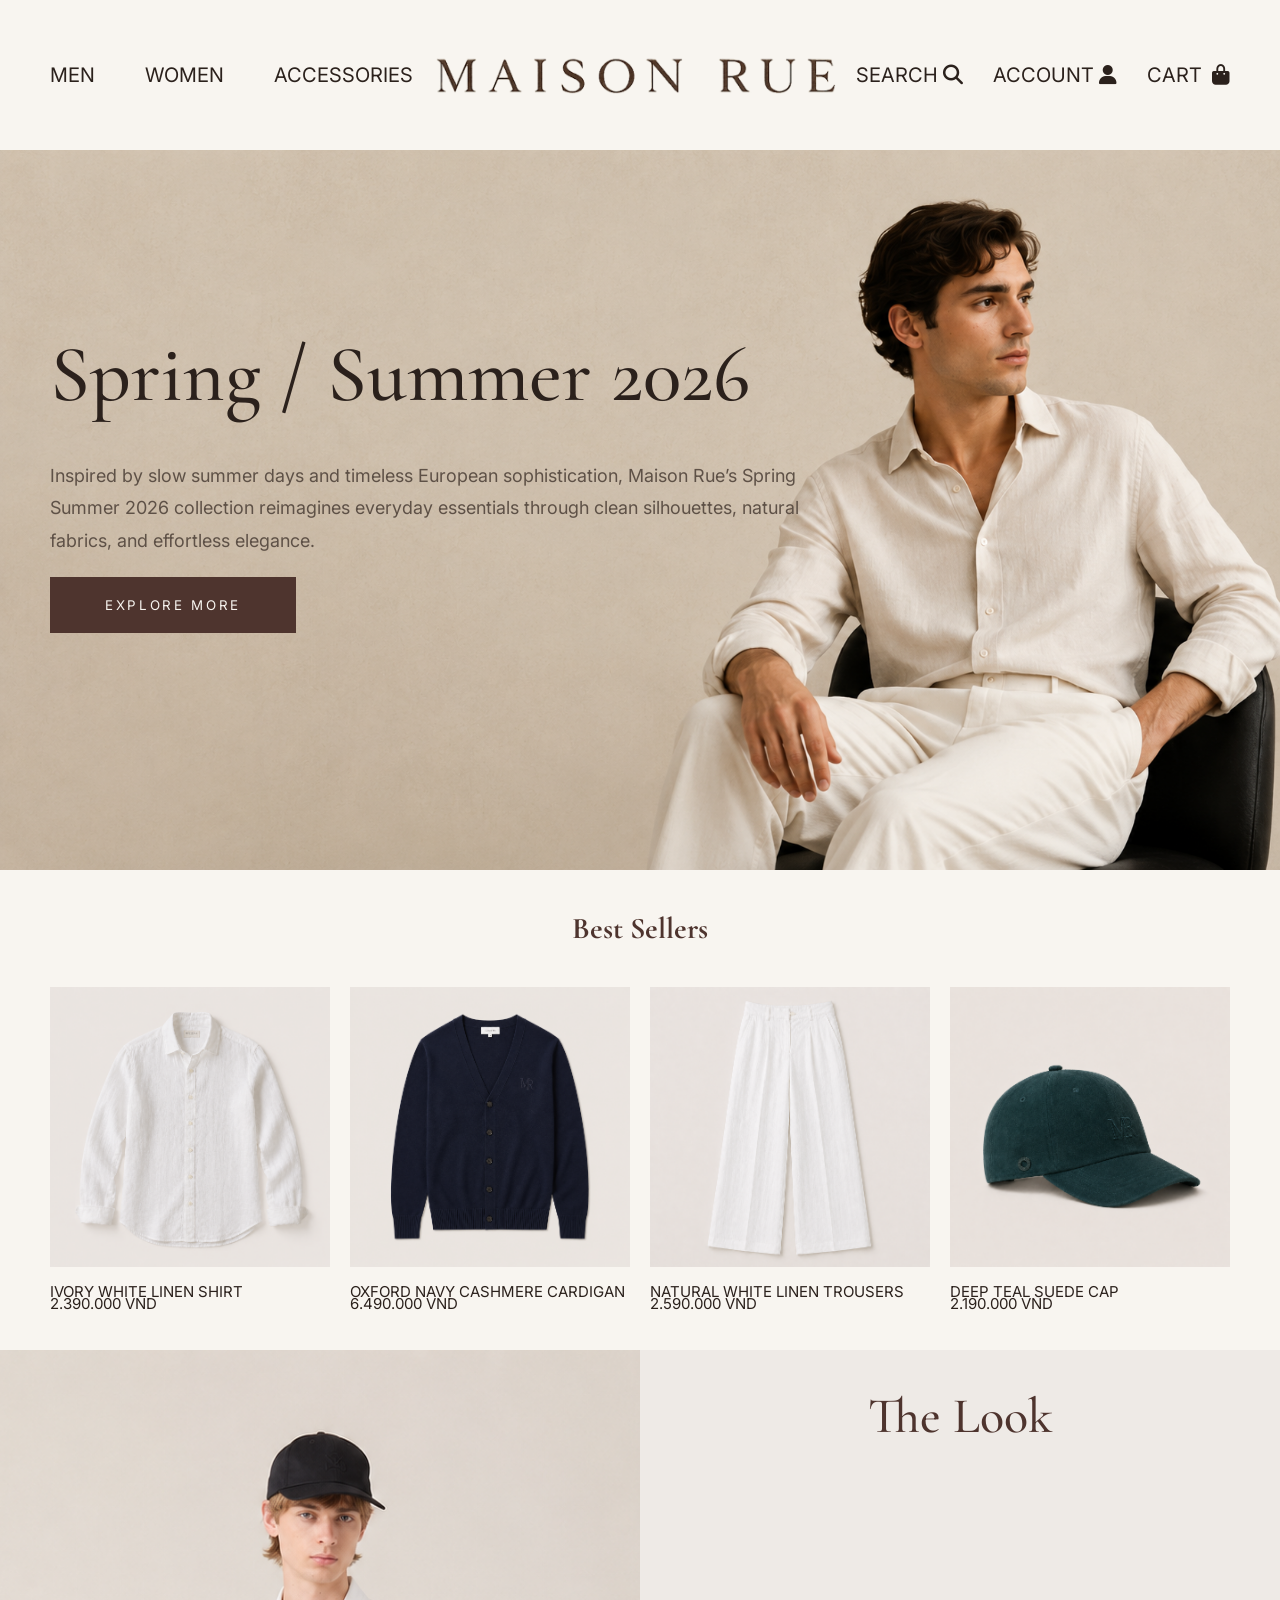
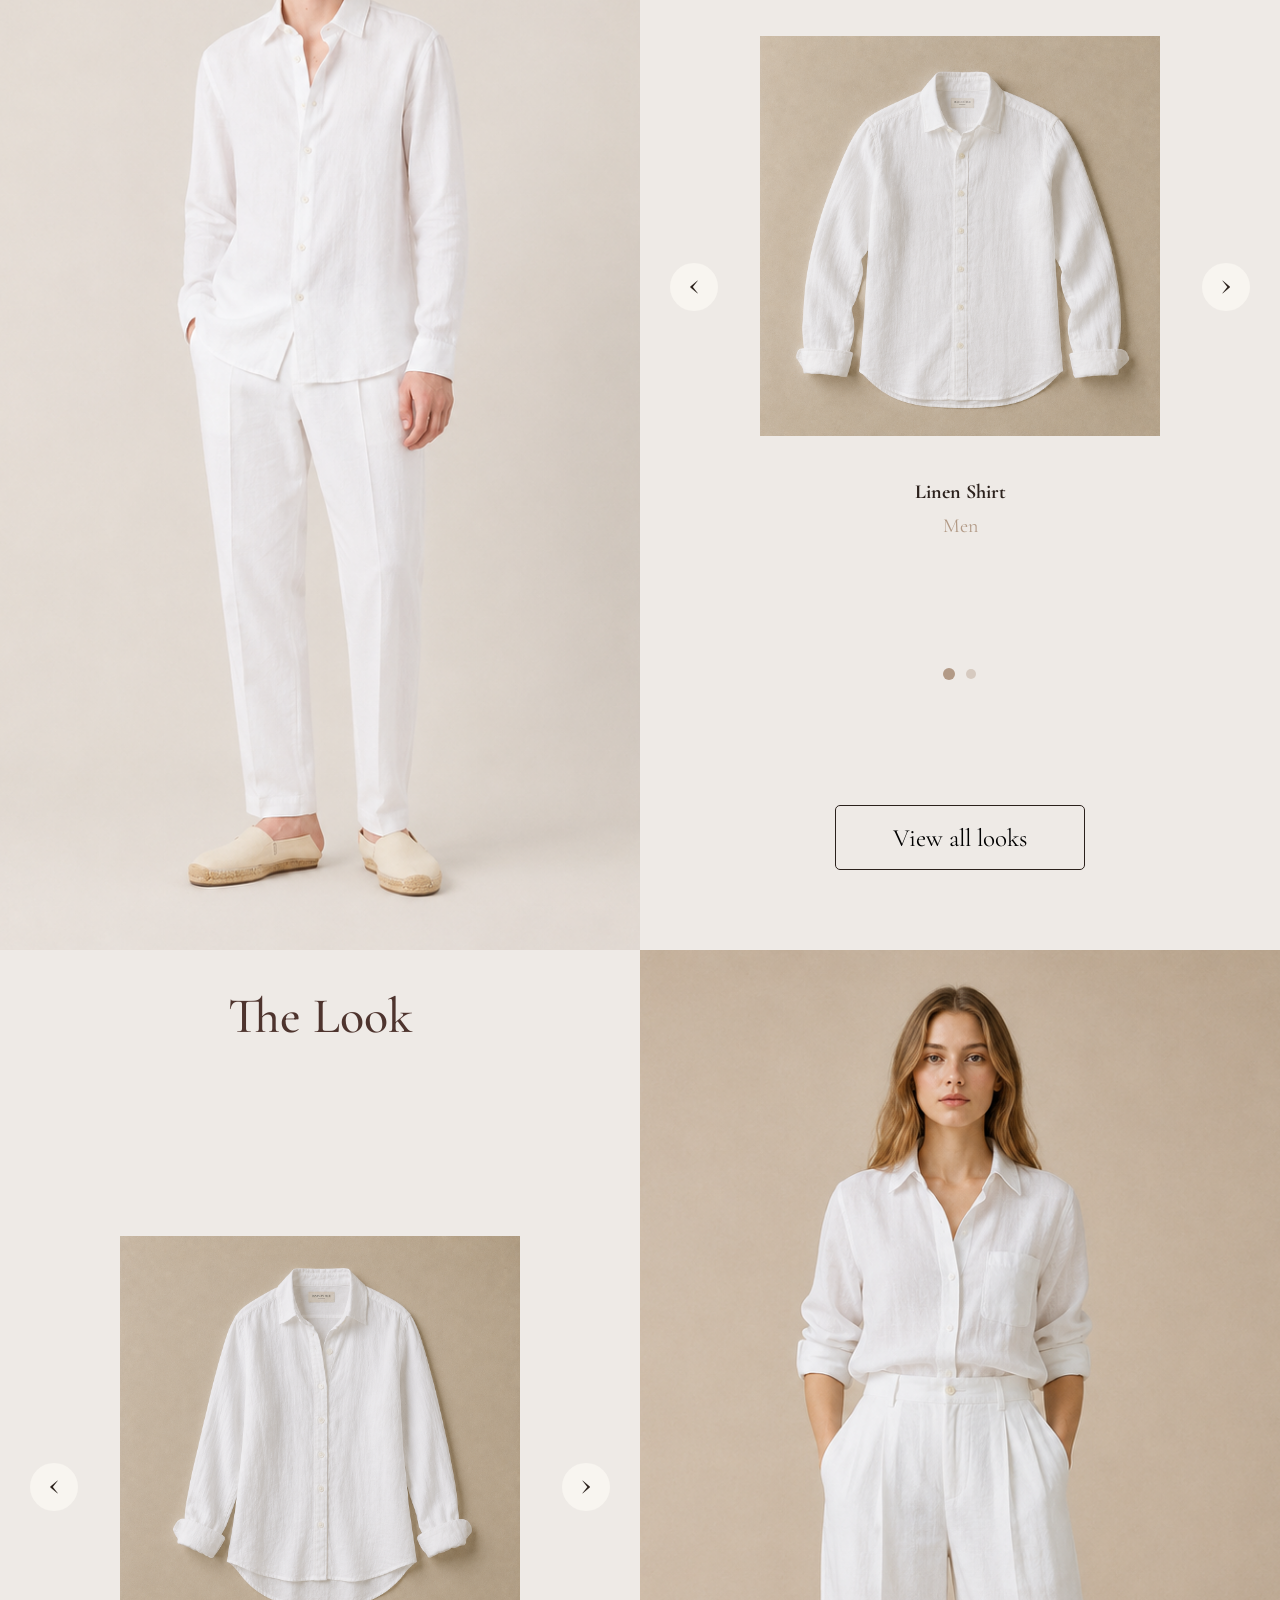
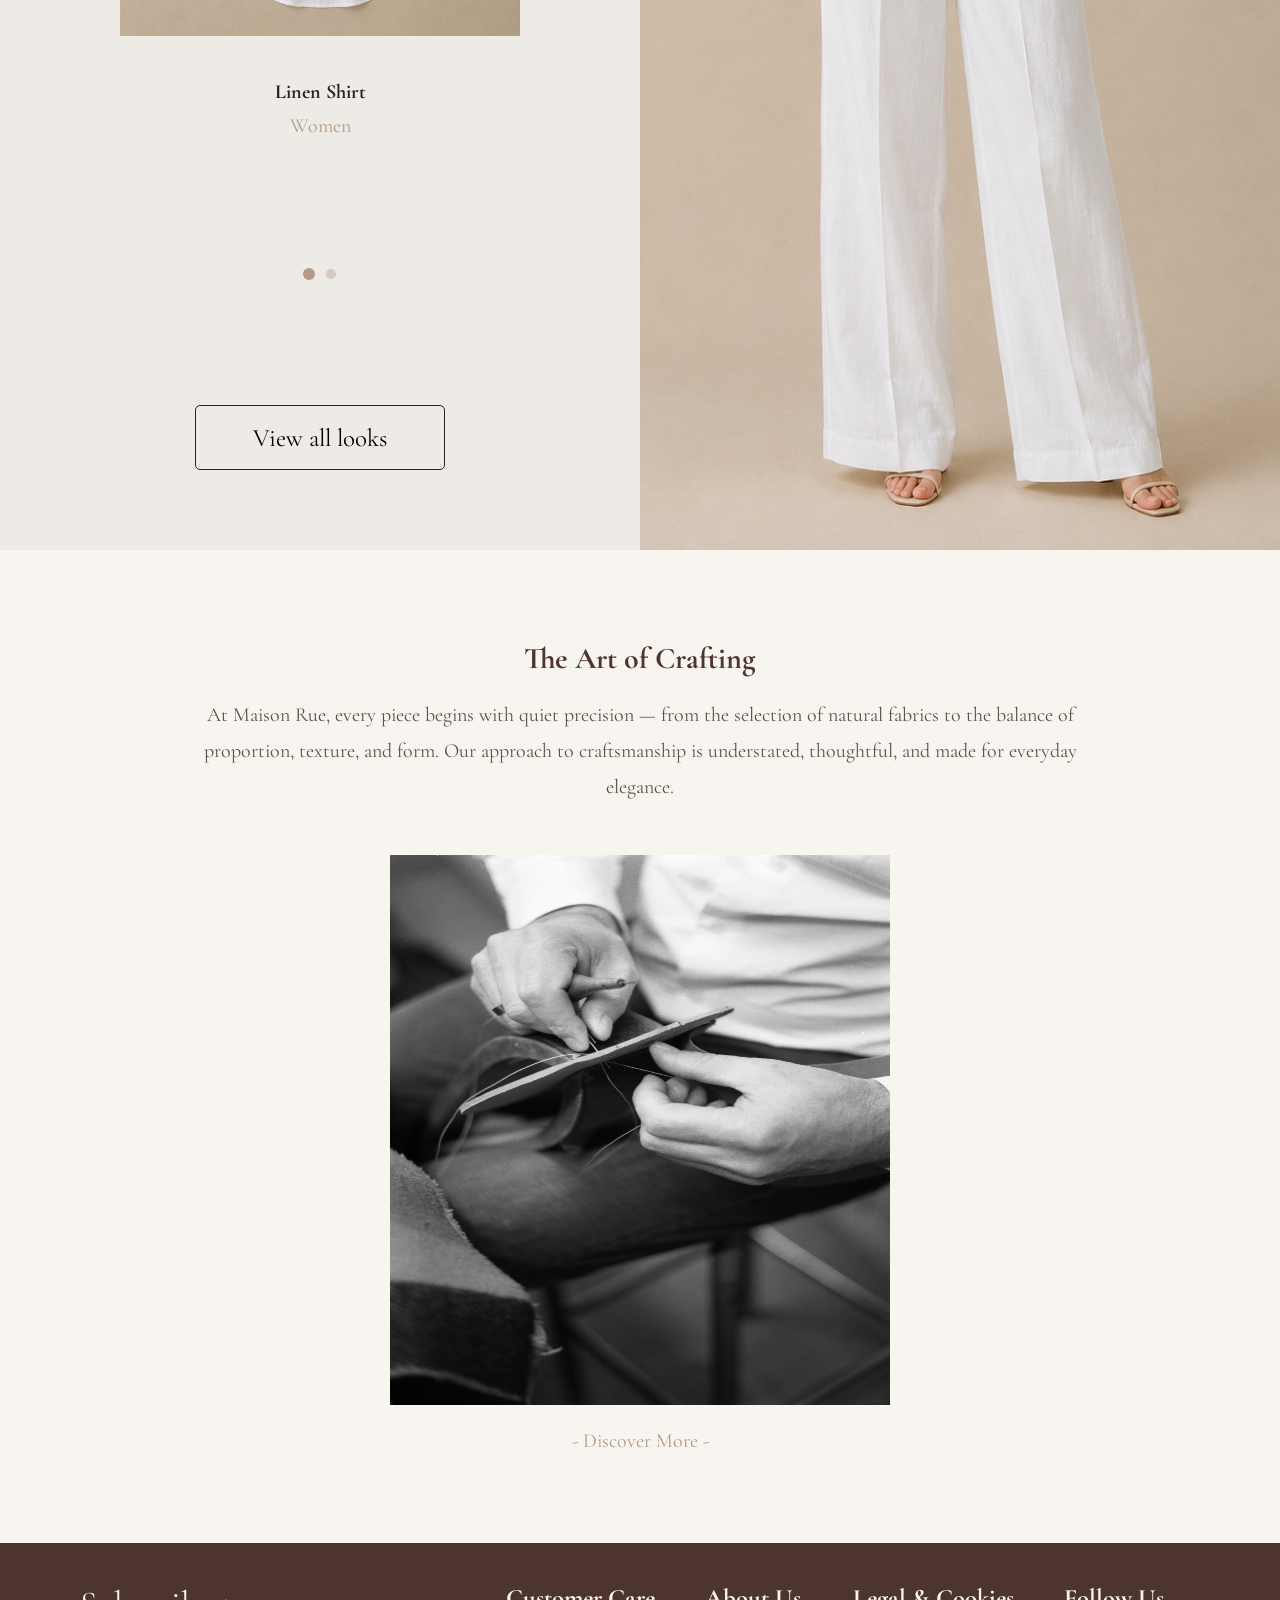
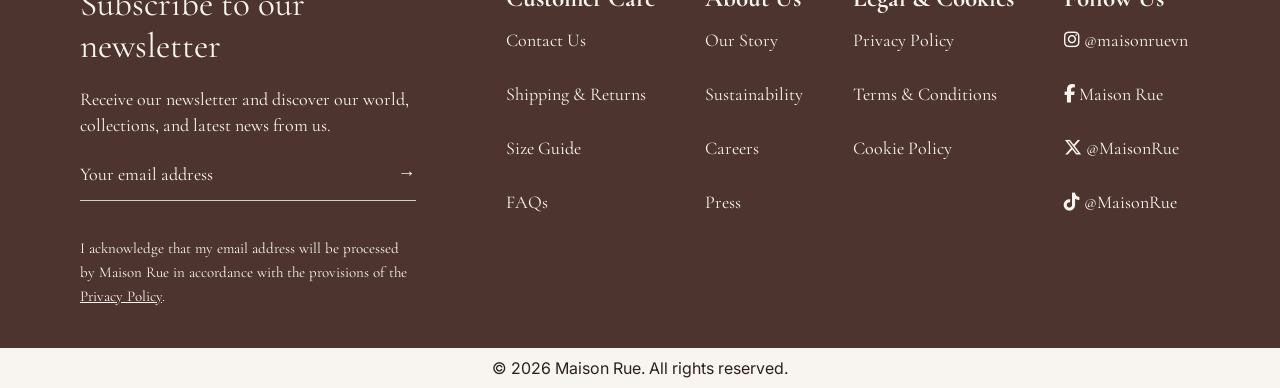
==== index.html @ 7cfc4c6b "Rename input.html to index.html" ====
<!DOCTYPE html>
<html lang="en">

<head>
    <meta charset="UTF-8">
    <meta name="viewport" content="width=device-width, initial-scale=1.0">

    <title>Maison Rue | Homepage</title>

    <link rel="stylesheet" href="style.css">

    <!-- Font Awesome -->
    <link
        rel="stylesheet"
        href="https://cdnjs.cloudflare.com/ajax/libs/font-awesome/6.7.2/css/all.min.css"
    >

    <!-- Google Fonts -->
    <link rel="preconnect" href="https://fonts.googleapis.com">
    <link rel="preconnect" href="https://fonts.gstatic.com" crossorigin>

    <link
        href="https://fonts.googleapis.com/css2?family=Cormorant+Garamond:wght@400;500;600&family=Inter:wght@300;400;500;600;700&display=swap"
        rel="stylesheet"
    >
</head>

<body>

    <!-- HEADER -->
    <header>

        <!-- MENU BÊN TRÁI -->
        <nav class="head-left">

            <!-- MEN DROPDOWN -->
            <div class="nav-dropdown">
                <a href="men.html" class="nav-main">
                    MEN
                </a>

                <div class="dropdown-menu">
                    <a href="men.html">All Products</a>
                    <a href="accessories.html">Accessories</a>
                </div>
            </div>

            <!-- WOMEN DROPDOWN -->
            <div class="nav-dropdown">
                <a href="women.html" class="nav-main">
                    WOMEN
                </a>

                <div class="dropdown-menu">
                    <a href="women.html">All Products</a>
                    <a href="accessories.html">Accessories</a>
                </div>
            </div>

            <!-- ACCESSORIES -->
            <a href="accessories.html">ACCESSORIES</a>

        </nav>

        <!-- LOGO -->
        <a href="input.html" class="logo-link">
            <img
                src="image/logo.png"
                alt="Maison Rue logo"
                class="header-logo"
            >
        </a>
        <!-- MENU BÊN PHẢI -->
        <nav class="head-right">

            <a href="#" id="searchBtn">
                SEARCH
                <i class="fas fa-search"></i>
            </a>

            <a href="login.html">
                ACCOUNT
                <i class="fas fa-user"></i>
            </a>

            <a href="cart.html">
                CART
                <span id="quantity"></span>
                <i class="fas fa-shopping-bag"></i>
            </a>

        </nav>

        <!-- SEARCH BOX -->
        <div class="search-box" id="searchBox">

            <div class="search-content">

                <button id="closeSearch" type="button">
                    ×
                </button>

                <input
                    type="text"
                    id="searchInput"
                    placeholder="Search Maison Rue..."
                >

                <div id="searchResults"></div>

            </div>

        </div>

    </header>


    <!-- HERO SECTION -->
    <section class="summerCollection">

        <div class="sc-img">
            <img
                src="image/hero-image/hero-image.png"
                alt="Maison Rue Spring Summer 2026 collection"
            >
        </div>

        <div class="sc-text">

            <div>

                <h1>Spring / Summer 2026</h1>

                <p>
                    Inspired by slow summer days and timeless European
                    sophistication, Maison Rue’s Spring Summer 2026 collection
                    reimagines everyday essentials through clean silhouettes,
                    natural fabrics, and effortless elegance.
                </p>

                <button type="button">
                    EXPLORE MORE
                </button>

            </div>

        </div>

    </section>


    <!-- BEST SELLERS -->
    <section class="best-sellers">

        <div class="bs-head">
            <h1>Best Sellers</h1>
        </div>

        <div class="bs-cards">

            <div class="shirt">

                <img
                    src="image/best sellers/shirt.png"
                    alt="Ivory White Linen Shirt"
                >

                <p>IVORY WHITE LINEN SHIRT</p>
                <p>2.390.000 VND</p>

            </div>

            <div class="cardigan">

                <img
                    src="image/best sellers/cardigan.png"
                    alt="Oxford Navy Cashmere Cardigan"
                >

                <p>OXFORD NAVY CASHMERE CARDIGAN</p>
                <p>6.490.000 VND</p>

            </div>

            <div class="trousers">

                <img
                    src="image/best sellers/trousers.png"
                    alt="Natural White Linen Trousers"
                >

                <p>NATURAL WHITE LINEN TROUSERS</p>
                <p>2.590.000 VND</p>

            </div>

            <div class="cap">

                <img
                    src="image/best sellers/cap.png"
                    alt="Deep Teal Suede Cap"
                >

                <p>DEEP TEAL SUEDE CAP</p>
                <p>2.190.000 VND</p>

            </div>

        </div>

    </section>


    <!-- THE LOOK 1 -->
    <section class="the-look1">

        <div class="look-model1">

            <img
                src="image/Linen Pants - Men/4.png"
                alt="Maison Rue menswear look"
            >

        </div>

        <div class="look-content1">

            <p class="tl1">The Look</p>

            <div class="product-slider1">

                <button
                    class="arrow-left1"
                    type="button"
                    onclick="prevProduct(1)"
                >
                    ‹
                </button>

                <div class="product-card1">

                    <img
                        id="productImg1"
                        src="image/Linen Shirt - Men/1.png"
                        alt="Maison Rue men's product"
                    >

                    <h3 id="productName1">
                        Linen Shirt
                    </h3>

                    <p id="productGender1">
                        Men
                    </p>

                </div>

                <button
                    class="arrow-right1"
                    type="button"
                    onclick="nextProduct(1)"
                >
                    ›
                </button>

            </div>

            <div class="dots dots1">

                <span
                    class="dot active"
                    onclick="showProduct(1, 0)"
                ></span>

                <span
                    class="dot"
                    onclick="showProduct(1, 1)"
                ></span>

            </div>

            <button class="view-btn1" type="button">
                View all looks
            </button>

        </div>

    </section>


    <!-- THE LOOK 2 -->
    <section class="the-look2">

        <div class="look-content2">

            <p class="tl2">The Look</p>

            <div class="product-slider2">

                <button
                    class="arrow-left2"
                    type="button"
                    onclick="prevProduct(2)"
                >
                    ‹
                </button>

                <div class="product-card2">

                    <img
                        id="productImg2"
                        src="image/Linen Shirt - Women/1.png"
                        alt="Maison Rue women's product"
                    >

                    <h3 id="productName2">
                        Linen Shirt
                    </h3>

                    <p id="productGender2">
                        Women
                    </p>

                </div>

                <button
                    class="arrow-right2"
                    type="button"
                    onclick="nextProduct(2)"
                >
                    ›
                </button>

            </div>

            <div class="dots dots2">

                <span
                    class="dot active"
                    onclick="showProduct(2, 0)"
                ></span>

                <span
                    class="dot"
                    onclick="showProduct(2, 1)"
                ></span>

            </div>

            <button class="view-btn2" type="button">
                View all looks
            </button>

        </div>

        <div class="look-model2">

            <img
                src="image/Linen Pants - Women/4.png"
                alt="Maison Rue womenswear look"
            >

        </div>

    </section>


    <!-- OUR STORY -->
    <section class="our-story">

        <div class="os-content">

            <h1>The Art of Crafting</h1>

            <p>
                At Maison Rue, every piece begins with quiet precision — from
                the selection of natural fabrics to the balance of proportion,
                texture, and form. Our approach to craftsmanship is
                understated, thoughtful, and made for everyday elegance.
            </p>

        </div>

        <div class="os-img">

            <img
                src="image/our story/craft.jpg"
                alt="Maison Rue craftsmanship"
            >

        </div>

        <div class="os-discover">
            <p>- Discover More -</p>
        </div>

    </section>


    <!-- CONTACT AND NEWSLETTER -->
    <section class="contact">

        <div class="subscribe">

            <h1>Subscribe to our newsletter</h1>

            <p>
                Receive our newsletter and discover our world, collections,
                and latest news from us.
            </p>

            <form class="subscribe-form">

                <input
                    type="email"
                    placeholder="Your email address"
                    required
                >
                <button type="submit"> → </button>

            </form>

            <p class="privacy-text">
                I acknowledge that my email address will be processed by
                Maison Rue in accordance with the provisions of the
                <a href="#">Privacy Policy</a>.
            </p>

        </div>

        <div class="more-info">

            <!-- CUSTOMER CARE -->
            <div class="customer-care">

                <h1>Customer Care</h1>

                <ul>
                    <li>
                        <a href="#">Contact Us</a>
                    </li>

                    <li>
                        <a href="#">Shipping & Returns</a>
                    </li>

                    <li>
                        <a href="#">Size Guide</a>
                    </li>

                    <li>
                        <a href="#">FAQs</a>
                    </li>
                </ul>

            </div>

            <!-- ABOUT US -->
            <div class="about-us">

                <h1>About Us</h1>

                <ul>
                    <li>
                        <a href="#">Our Story</a>
                    </li>

                    <li>
                        <a href="#">Sustainability</a>
                    </li>

                    <li>
                        <a href="#">Careers</a>
                    </li>

                    <li>
                        <a href="#">Press</a>
                    </li>
                </ul>

            </div>

            <!-- LEGAL -->
            <div class="legal-cookies">

                <h1>Legal & Cookies</h1>

                <ul>
                    <li>
                        <a href="#">Privacy Policy</a>
                    </li>

                    <li>
                        <a href="#">Terms & Conditions</a>
                    </li>

                    <li>
                        <a href="#">Cookie Policy</a>
                    </li>
                </ul>

            </div>

            <!-- SOCIAL MEDIA -->
            <div class="social-media">

                <h1>Follow Us</h1>

                <ul>

                    <li>
                        <a href="#">
                            <i class="fa-brands fa-instagram"></i>
                            <span>@maisonruevn</span>
                        </a>
                    </li>

                    <li>
                        <a href="#">
                            <i class="fa-brands fa-facebook-f"></i>
                            <span>Maison Rue</span>
                        </a>
                    </li>

                    <li>
                        <a href="#">
                            <i class="fa-brands fa-x-twitter"></i>
                            <span>@MaisonRue</span>
                        </a>
                    </li>

                    <li>
                        <a href="#">
                            <i class="fa-brands fa-tiktok"></i>
                            <span>@MaisonRue</span>
                        </a>
                    </li>

                </ul>

            </div>

        </div>

    </section>


    <!-- FOOTER -->
    <footer class="footer">

        <p>
            © 2026 Maison Rue. All rights reserved.
        </p>

    </footer>


    <!-- JAVASCRIPT -->
    <script src="app.js"></script>

</body>

</html>
---- style.css ----
/* ============================================================
   MAISON RUE — STYLE.CSS
   File CSS hợp nhất từ: homepage.css + products.css + login.css
   ============================================================ */

/* ============ GENERAL RESET (từ products.css) ============ */
* {
    margin: 0;
    padding: 0;
    box-sizing: border-box;
}

body {
    background-color: #F8F5F0;
    font-family: 'Inter', sans-serif;
    color: #2B211C;
}

/* =========================
   GENERAL
========================= */

* {
    box-sizing: border-box;
}

body {
    margin: 0;
    background-color: #F8F5F0;
}


/* =========================
   HEADER
========================= */

header {
    position: relative;
    z-index: 100;

    font-family: "Inter", sans-serif;

    display: flex;
    align-items: center;
    gap: 20px;

    height: 150px;
    padding: 0 50px;

    background-color: #F8F5F0;
    overflow: visible;
}

header img {
    width: 100%;
    max-width: 400px;
    margin: auto;
}

header a.logo-link {
    display: flex;
    align-items: center;
    justify-content: center;
    text-decoration: none;
}

header nav a {
    text-decoration: none;
    color: #2B211C;
}

.head-left {
    display: flex;
    align-items: center;
    justify-content: flex-start;

    flex: 1;
    gap: 50px;
    font-size: 20px;
}

.head-right {
    display: flex;
    align-items: center;
    justify-content: flex-end;

    flex: 1;
    gap: 30px;
    font-size: 20px;
}

.head-right a {
    display: flex;
    align-items: center;
    gap: 5px;
}

.head-right svg {
    width: 20px;
    height: 20px;
}


/* =========================
   MEN AND WOMEN DROPDOWN
========================= */

.nav-dropdown {
    position: relative;

    display: flex;
    align-items: center;

    height: 100%;
}

.nav-main {
    display: flex;
    align-items: center;

    height: 100%;
    padding: 15px 0;
}

/* Menu con mặc định bị ẩn */
.dropdown-menu {
    position: absolute;
    top: 100%;
    left: 0;

    display: none;
    flex-direction: column;

    width: 220px;
    min-width: 220px;

    padding: 12px 0;

    background-color: #F8F5F0;
    border: 1px solid rgba(43, 33, 28, 0.12);
    box-shadow: 0 12px 30px rgba(43, 33, 28, 0.12);

    z-index: 1000;
}

/* Hiện menu khi đưa chuột vào MEN hoặc WOMEN */
.nav-dropdown:hover .dropdown-menu,
.nav-dropdown:focus-within .dropdown-menu {
    display: flex;
}

.dropdown-menu a {
    display: block;

    width: 100%;
    padding: 13px 20px;

    font-family: "Inter", sans-serif;
    font-size: 13px;
    font-weight: 400;
    letter-spacing: 1px;
    line-height: 1.4;

    color: #2B211C;
    text-transform: uppercase;
    white-space: nowrap;

    transition:
        background-color 0.25s ease,
        padding-left 0.25s ease;
}

.dropdown-menu a:hover {
    padding-left: 25px;
    background-color: #E8E1D6;
}


/* =========================
   HERO / SUMMER COLLECTION
========================= */

.summerCollection {
    position: relative;
    width: 100%;
}

.sc-img img {
    display: block;
    width: 100%;
}

.sc-text {
    position: absolute;
    top: 200px;
    left: 50px;

    line-height: 50px;
}

.sc-text h1 {
    margin-bottom: 60px;

    font-family: "Cormorant Garamond", serif;
    font-size: 80px;
    font-weight: 500;

    color: #2B211C;
}

.sc-text p {
    width: 750px;

    font-family: "Inter", sans-serif;
    font-size: 18px;
    line-height: 1.8;

    color: #5E5147;
}

.sc-text button {
    margin-top: 20px;
    padding: 20px 55px;

    background-color: #4E342E;
    color: #F8F5F0;

    border: none;

    font-family: "Inter", sans-serif;
    letter-spacing: 0.2em;

    cursor: pointer;
}


/* =========================
   BEST SELLERS
========================= */

.best-sellers {
    padding: 0 50px;
}

.bs-head h1 {
    margin-top: 40px;
    margin-bottom: 40px;

    text-align: center;

    font-family: "Cormorant Garamond", serif;
    font-size: 30px;

    color: #4E342E;
}

.bs-cards {
    display: grid;
    grid-template-columns: repeat(4, 1fr);
    gap: 20px;

    width: 100%;
}

.bs-cards img {
    width: 100%;
    margin-bottom: 15px;

    cursor: pointer;
}

.bs-cards p {
    font-family: "Inter", sans-serif;
    font-size: 15px;
    line-height: 0.8;

    color: #2B211C;

    cursor: pointer;
}


/* =========================
   THE LOOK
========================= */

.the-look1,
.the-look2 {
    display: grid;
    grid-template-columns: 1fr 1fr;
}

.the-look1 {
    margin-top: 40px;
}

.the-look2 {
    margin-top: 0;
}

.look-model1 img,
.look-model2 img {
    display: block;

    width: 100%;
    height: 100%;
    max-height: 1200px;

    object-fit: cover;
}

.look-content1,
.look-content2 {
    display: grid;
    grid-template-rows: 1fr 5fr 2fr 1fr;

    max-height: 1200px;

    background-color: #EEEAE6;

    text-align: center;
}

.product-slider1,
.product-slider2 {
    display: flex;
    align-items: center;
    justify-content: space-between;

    margin-top: 150px;
    padding: 0 30px;
}

.product-card1 img,
.product-card2 img {
    width: 100%;
    max-width: 400px;

    text-align: center;
}

.tl1,
.tl2 {
    display: flex;
    align-items: center;
    justify-content: center;

    font-family: "Cormorant Garamond", serif;
    font-size: 50px;
    font-weight: 500;

    color: #4E342E;
}

.arrow-left1,
.arrow-right1,
.arrow-left2,
.arrow-right2 {
    display: flex;
    align-items: center;
    justify-content: center;

    width: 48px;
    height: 48px;

    padding-bottom: 10px;

    border: none;
    border-radius: 50%;

    background-color: #F8F5F0;
    color: #2B211C;

    font-family: "Cormorant Garamond", serif;
    font-size: 40px;

    cursor: pointer;
}

.product-card1 h3,
.product-card1 p,
.product-card2 h3,
.product-card2 p {
    font-family: "Cormorant Garamond", serif;
    font-size: 20px;
}

.product-card1 h3,
.product-card2 h3 {
    margin-top: 40px;
    margin-bottom: 0;

    color: #2B211C;
}

.product-card1 p,
.product-card2 p {
    margin: 0 auto;
    padding-top: 10px;

    color: #B29A86;
}

.view-btn1,
.view-btn2 {
    width: 250px;
    height: 65px;

    margin: auto;
    margin-bottom: 80px;

    border: 1px solid #2B211C;
    border-radius: 5px;

    background-color: transparent;

    font-family: "Cormorant Garamond", serif;
    font-size: 25px;

    cursor: pointer;
}


/* =========================
   SLIDER DOTS
========================= */

.dots {
    display: flex;
    align-items: center;
    justify-content: center;

    gap: 12px;
}

.dot {
    display: inline-block;

    width: 10px;
    height: 10px;

    background-color: #B29A86;
    border-radius: 50%;

    opacity: 0.4;

    cursor: pointer;

    transition:
        opacity 0.2s ease,
        transform 0.2s ease;
}

.dot.active {
    opacity: 1;
    transform: scale(1.2);
}


/* =========================
   OUR STORY
========================= */

.our-story {
    margin-top: 0;
    padding: 90px 200px 0;

    text-align: center;
}

.os-content h1 {
    font-family: "Cormorant Garamond", serif;
    font-size: 30px;

    color: #4E342E;
}

.os-content p {
    padding-top: 20px;

    font-family: "Cormorant Garamond", serif;
    font-size: 20px;
    line-height: 1.8;

    color: #5E5147;
}

.os-img img {
    width: 100%;
    max-width: 500px;
    max-height: 600px;

    padding-top: 50px;

    cursor: pointer;
}

.os-discover {
    margin-top: 20px;
    margin-bottom: 90px;

    font-family: "Cormorant Garamond", serif;
    font-size: 20px;

    color: #B29A86;

    cursor: pointer;
}


/* =========================
   CONTACT AND NEWSLETTER
========================= */

.contact {
    display: flex;

    padding: 40px 80px;

    background-color: #4E342E;
    color: #F8F5F0;
}

.subscribe {
    display: flex;
    flex-direction: column;

    width: 38%;

    margin-right: 0;
    padding-right: 90px;
}

.subscribe h1 {
    margin-bottom: 20px;

    font-family: "Cormorant Garamond", serif;
    font-size: 35px;
    font-weight: 400;

    color: #F8F5F0;
}

.subscribe p {
    max-width: 650px;

    font-family: "Cormorant Garamond", serif;
    font-size: 18px;
    line-height: 1.4;
}

.subscribe-form {
    display: flex;
    align-items: center;

    max-width: 620px;
    margin-top: 10px;

    border-bottom: 1px solid rgba(248, 245, 240, 0.8);
}

.subscribe-form input {
    flex: 1;

    padding: 15px 0;

    background-color: transparent;
    color: #F8F5F0;

    border: none;
    outline: none;

    font-family: "Cormorant Garamond", serif;
    font-size: 18px;
}

.subscribe-form input::placeholder {
    color: #F8F5F0;
}

.subscribe-form button {
    background-color: transparent;
    color: #F8F5F0;

    border: none;

    font-size: 18px;

    cursor: pointer;
}

.privacy-text {
    margin-top: 35px;

    font-size: 15px !important;
    line-height: 1.6 !important;
}

.privacy-text a {
    color: #F8F5F0;
}

.more-info {
    display: flex;

    gap: 50px;
    padding-left: 0;

    text-align: left;
}

.more-info h1 {
    font-family: "Cormorant Garamond", serif;
    font-size: 25px;
}

.more-info ul {
    padding-left: 0;

    list-style-type: none;
    line-height: 3;
}

.more-info ul li {
    font-family: "Cormorant Garamond", serif;
    font-size: 18px;
}

.more-info a {
    text-decoration: none;
    color: #F8F5F0;
}


/* =========================
   FOOTER
========================= */

.footer {
    padding: 10px 0;

    color: #2B211C;

    text-align: center;
}


/* =========================
   SEARCH OVERLAY
========================= */

.search-box {
    position: fixed;
    top: 0;
    left: 0;

    display: none;
    align-items: flex-start;
    justify-content: center;

    width: 100%;
    height: 100vh;
    padding-top: 120px;

    background-color: rgba(43, 33, 28, 0.45);

    z-index: 2000;
}

.search-content {
    position: relative;

    width: 600px;
    max-width: 90%;
    padding: 35px;

    background-color: #F8F5F0;
}

#closeSearch {
    position: absolute;
    top: 15px;
    right: 20px;

    background-color: transparent;
    color: #2B211C;

    border: none;

    font-size: 35px;

    cursor: pointer;
}

#searchInput {
    width: 100%;
    padding: 18px 0;

    background-color: transparent;
    color: #2B211C;

    border: none;
    border-bottom: 1px solid #2B211C;
    outline: none;

    font-family: "Cormorant Garamond", serif;
    font-size: 28px;
}

#searchInput::placeholder {
    color: #B29A86;
}

.search-item {
    padding: 18px 0;

    border-bottom: 1px solid #DDD2C5;

    cursor: pointer;
}

.search-item h3 {
    margin: 0;

    font-family: "Cormorant Garamond", serif;
    font-size: 24px;

    color: #2B211C;
}

.search-item p {
    margin: 5px 0 0;

    font-family: "Inter", sans-serif;
    font-size: 14px;

    color: #8B7768;
}

.search-item:hover h3 {
    color: #B29A86;
}

.no-result {
    margin-top: 25px;

    font-family: "Inter", sans-serif;

    color: #5E5147;
}


/* =========================
   IPAD / TABLET
========================= */

@media (max-width: 1024px) {

    header {
        height: 120px;
        padding: 0 30px;

        gap: 15px;
    }

    header img {
        max-width: 260px;
    }

    .head-left,
    .head-right {
        gap: 25px;

        font-size: 16px;
    }

    .dropdown-menu {
        width: 190px;
        min-width: 190px;
    }

    .dropdown-menu a {
        padding: 12px 16px;

        font-size: 11px;
    }

    .summerCollection {
        overflow: hidden;
    }

    .sc-img img {
        height: 650px;

        object-fit: cover;
        object-position: center;
    }

    .sc-text {
        top: 120px;
        left: 40px;

        line-height: 1.2;
    }

    .sc-text h1 {
        margin-bottom: 35px;

        font-size: 60px;
    }

    .sc-text p {
        width: 520px;

        font-size: 16px;
        line-height: 1.7;
    }

    .sc-text button {
        padding: 18px 45px;

        font-size: 14px;
    }

    .best-sellers {
        padding: 0 30px;
    }

    .bs-cards {
        grid-template-columns: 1fr 1fr;

        gap: 25px;
    }

    .the-look1,
    .the-look2 {
        grid-template-columns: 1fr 1fr;
    }

    .look-model1 img,
    .look-model2 img {
        height: 850px;

        object-fit: cover;
    }

    .look-content1,
    .look-content2 {
        height: 850px;

        grid-template-rows: 1fr 4fr 1fr 1fr;
    }

    .tl1,
    .tl2 {
        font-size: 42px;
    }

    .product-slider1,
    .product-slider2 {
        margin-top: 60px;
        padding: 0 20px;
    }

    .product-card1 img,
    .product-card2 img {
        max-width: 280px;
    }

    .view-btn1,
    .view-btn2 {
        width: 210px;
        height: 58px;

        margin-bottom: 50px;

        font-size: 22px;
    }

    .our-story {
        padding: 70px 80px 0;
    }

    .os-content p {
        font-size: 18px;
    }

    .contact {
        flex-direction: column;

        padding: 40px 50px;
    }

    .subscribe {
        width: 100%;

        margin-bottom: 35px;
        padding-right: 0;
    }

    .more-info {
        flex-wrap: wrap;

        width: 100%;
        gap: 40px;
    }
}


/* =========================
   SMALL TABLET / IPAD PORTRAIT
========================= */

@media (max-width: 768px) {

    header {
        flex-direction: column;

        height: auto;
        padding: 25px 20px;
    }

    header img {
        max-width: 220px;
        order: 1;
    }

    .head-left {
        order: 2;
    }

    .head-right {
        order: 3;
    }

    .head-left,
    .head-right {
        justify-content: center;
        flex-wrap: wrap;

        gap: 20px;

        font-size: 15px;
    }

    .nav-dropdown {
        height: auto;
    }

    .nav-main {
        height: auto;
        padding: 5px 0;
    }

    .dropdown-menu {
        top: 100%;
        left: 50%;

        width: 190px;
        min-width: 190px;

        transform: translateX(-50%);
    }

    .sc-img img {
        height: 600px;
    }

    .sc-text {
        top: 90px;
        left: 25px;
        right: 25px;
    }

    .sc-text h1 {
        margin-bottom: 25px;

        font-size: 48px;
    }

    .sc-text p {
        width: 100%;

        font-size: 15px;
    }

    .bs-cards {
        grid-template-columns: 1fr 1fr;
    }

    .the-look1,
    .the-look2 {
        grid-template-columns: 1fr;
    }

    .look-model1,
    .look-model2 {
        order: 1;
    }

    .look-content1,
    .look-content2 {
        order: 2;

        height: auto;
        padding: 50px 20px;
    }

    .product-slider1,
    .product-slider2 {
        margin-top: 30px;
    }

    .product-card1 img,
    .product-card2 img {
        max-width: 260px;
    }

    .our-story {
        padding: 60px 30px 0;
    }

    .contact {
        padding: 35px 30px;
    }

    .more-info {
        flex-direction: column;

        gap: 20px;
    }

    .search-box {
        padding-top: 80px;
    }

    .search-content {
        padding: 30px 25px;
    }

    #searchInput {
        font-size: 24px;
    }
}


/* =========================
   MOBILE
========================= */

@media (max-width: 480px) {

    header {
        padding: 20px 15px;
    }

    header img {
        max-width: 180px;
    }

    .head-left,
    .head-right {
        gap: 15px;

        font-size: 12px;
    }

    .dropdown-menu {
        width: 170px;
        min-width: 170px;
    }

    .dropdown-menu a {
        padding: 11px 14px;

        font-size: 10px;
    }

    .sc-img img {
        height: 520px;
    }

    .sc-text {
        top: 60px;
        left: 20px;
        right: 20px;
    }

    .sc-text h1 {
        font-size: 40px;
    }

    .sc-text p {
        font-size: 14px;
        line-height: 1.6;
    }

    .sc-text button {
        padding: 15px 28px;

        font-size: 12px;
    }

    .best-sellers {
        padding: 0 20px;
    }

    .bs-cards {
        grid-template-columns: 1fr;

        gap: 30px;
    }

    .product-slider1,
    .product-slider2 {
        padding: 0 5px;
    }

    .product-card1 img,
    .product-card2 img {
        max-width: 220px;
    }

    .arrow-left1,
    .arrow-right1,
    .arrow-left2,
    .arrow-right2 {
        width: 40px;
        height: 40px;

        font-size: 32px;
    }

    .our-story {
        padding: 50px 20px 0;
    }

    .contact {
        padding: 30px 20px;
    }

    .subscribe h1 {
        font-size: 30px;
    }
}
/* ============================================================
   CÁC TRANG SẢN PHẨM (men.html, women.html, accessories.html,
   product-detail.html, cart.html) — từ products.css
   ============================================================ */
/* ============ PAGE HEADER ============ */
.page-header {
    text-align: center;
    padding: 60px 50px;
    background-color: #EEEAE6;
    border-bottom: 1px solid #D8CEC1;
}

.page-header h1 {
    font-family: 'Cormorant Garamond', serif;
    font-size: 48px;
    color: #2B211C;
    margin-bottom: 15px;
    font-weight: 500;
}

.page-header p {
    font-size: 18px;
    color: #6B5A4B;
    font-weight: 300;
}

/* ============ NOTIFICATION ============ */
.notification {
    position: fixed;
    bottom: -100px;
    left: 50%;
    transform: translateX(-50%);
    background-color: #3A2A22;
    color: #F8F5F0;
    padding: 15px 30px;
    border-radius: 5px;
    transition: bottom 0.3s ease;
    z-index: 1000;
    font-size: 14px;
    font-weight: 600;
}

.notification.show {
    bottom: 30px;
}

/* ============ PRODUCT GRID ============ */
#products-grid {
    display: grid;
    grid-template-columns: repeat(auto-fill, minmax(280px, 1fr));
    gap: 30px;
    padding: 50px;
    max-width: 1400px;
    margin: 0 auto;
}

.product-card {
    background: #F7F3EC;
    border: 1px solid #D8CEC1;
    border-radius: 8px;
    overflow: hidden;
    transition: transform 0.3s ease, box-shadow 0.3s ease;
    display: flex;
    flex-direction: column;
}

.product-card:hover {
    transform: translateY(-5px);
    box-shadow: 0 10px 30px rgba(0, 0, 0, 0.1);
}

.product-image {
    width: 100%;
    height: 300px;
    overflow: hidden;
    background: #FFF;
}

.product-image img {
    width: 100%;
    height: 100%;
    object-fit: cover;
    transition: transform 0.3s ease;
}

.product-card:hover .product-image img {
    transform: scale(1.05);
}

.product-card h3 {
    font-size: 18px;
    font-family: 'Cormorant Garamond', serif;
    padding: 15px 20px 0;
    margin: 0;
    color: #2B211C;
    font-weight: 500;
}

.product-price {
    font-size: 16px;
    font-weight: 600;
    color: #B89B5E;
    padding: 10px 20px;
    margin: 0;
}

.product-card .btn-primary {
    margin: 15px 20px 20px;
    flex-grow: 1;
}

/* ============ PRODUCT DETAIL PAGE ============ */
#product-detail-container {
    padding: 50px;
    max-width: 1200px;
    margin: 0 auto;
}

.product-detail {
    display: grid;
    grid-template-columns: 1fr 1fr;
    gap: 60px;
    background: #F7F3EC;
    padding: 40px;
    border-radius: 10px;
    border: 1px solid #D8CEC1;
}

.product-gallery {
    position: relative;
}

.gallery-main {
    position: relative;
    width: 100%;
    background: #FFF;
    border-radius: 8px;
    overflow: hidden;
    aspect-ratio: 1;
}

.gallery-main img {
    width: 100%;
    height: 100%;
    object-fit: cover;
    transition: opacity 0.3s ease;
}

.gallery-btn {
    position: absolute;
    top: 50%;
    transform: translateY(-50%);
    background: #F7F3EC;
    border: 2px solid #B8A894;
    color: #2B211C;
    width: 50px;
    height: 50px;
    border-radius: 50%;
    font-size: 24px;
    cursor: pointer;
    display: flex;
    align-items: center;
    justify-content: center;
    transition: all 0.3s ease;
    z-index: 10;
    font-weight: 700;
}

.gallery-btn:hover {
    background: #B8A894;
    color: #FFF;
}

.gallery-btn.prev {
    left: 20px;
}

.gallery-btn.next {
    right: 20px;
}

.image-counter {
    position: absolute;
    bottom: 20px;
    right: 20px;
    background: rgba(0, 0, 0, 0.6);
    color: #FFF;
    padding: 8px 15px;
    border-radius: 20px;
    font-size: 14px;
    font-weight: 600;
}

.product-info h1 {
    font-family: 'Cormorant Garamond', serif;
    font-size: 48px;
    margin: 0 0 10px;
    color: #2B211C;
    font-weight: 500;
}

.product-category {
    font-size: 14px;
    color: #6B5A4B;
    text-transform: uppercase;
    letter-spacing: 2px;
    margin: 0 0 15px;
    font-weight: 600;
}

.product-info .product-price {
    font-size: 28px;
    font-weight: 700;
    color: #B89B5E;
    margin: 0 0 30px;
    padding: 0;
}

.product-description {
    margin: 30px 0;
    padding: 20px 0;
    border-top: 1px solid #D8CEC1;
    border-bottom: 1px solid #D8CEC1;
}

.product-description h3 {
    font-family: 'Cormorant Garamond', serif;
    font-size: 20px;
    margin: 0 0 15px;
    color: #2B211C;
}

.product-description p {
    font-size: 16px;
    line-height: 1.8;
    color: #6B5A4B;
    margin: 0;
}

.product-colors {
    margin: 25px 0;
}

.product-colors h3 {
    font-family: 'Cormorant Garamond', serif;
    font-size: 18px;
    margin: 0 0 15px;
    color: #2B211C;
}

.color-options {
    display: flex;
    flex-wrap: wrap;
    gap: 12px;
}

.color-tag {
    display: inline-block;
    background: #E8E1D6;
    border: 1px solid #B8A894;
    padding: 8px 16px;
    border-radius: 20px;
    font-size: 13px;
    color: #2B211C;
    font-weight: 500;
    transition: all 0.3s ease;
}

.color-tag:hover {
    background: #B8A894;
    color: #FFF;
}

.product-actions {
    margin: 30px 0;
}

.quantity-selector {
    margin-bottom: 20px;
}

.quantity-selector label {
    display: block;
    font-size: 14px;
    font-weight: 600;
    color: #2B211C;
    margin-bottom: 10px;
    text-transform: uppercase;
    letter-spacing: 1px;
}

.quantity-controls {
    display: flex;
    align-items: center;
    border: 1px solid #D8CEC1;
    border-radius: 5px;
    width: fit-content;
    background: #FFF;
}

.quantity-controls button {
    background: none;
    border: none;
    padding: 10px 15px;
    font-size: 18px;
    cursor: pointer;
    color: #2B211C;
    transition: background-color 0.3s ease;
    font-weight: 700;
}

.quantity-controls button:hover {
    background-color: #E8E1D6;
}

.quantity-controls input {
    border: none;
    width: 50px;
    text-align: center;
    font-size: 16px;
    padding: 8px 5px;
    color: #2B211C;
    font-weight: 600;
    background: #FFF;
}

.quantity-controls input::-webkit-outer-spin-button,
.quantity-controls input::-webkit-inner-spin-button {
    -webkit-appearance: none;
    margin: 0;
}

/* ============ BUTTONS ============ */
.btn-primary {
    background-color: #3A2A22;
    color: #F8F5F0;
    border: none;
    padding: 14px 28px;
    font-size: 14px;
    font-weight: 600;
    cursor: pointer;
    border-radius: 5px;
    transition: all 0.3s ease;
    text-transform: uppercase;
    letter-spacing: 1px;
    font-family: 'Inter', sans-serif;
}

.btn-primary:hover {
    background-color: #2B211C;
    transform: translateY(-2px);
    box-shadow: 0 5px 15px rgba(0, 0, 0, 0.2);
}

.btn-primary.btn-large {
    width: 100%;
    padding: 16px 28px;
    font-size: 16px;
}

.btn-secondary {
    background-color: transparent;
    color: #2B211C;
    border: 2px solid #B8A894;
    padding: 12px 24px;
    font-size: 14px;
    font-weight: 600;
    cursor: pointer;
    border-radius: 5px;
    transition: all 0.3s ease;
    text-transform: uppercase;
    letter-spacing: 1px;
    font-family: 'Inter', sans-serif;
    margin-top: 15px;
    display: block;
    width: 100%;
}

.btn-secondary:hover {
    background-color: #B8A894;
    color: #FFF;
}

/* ============ CART PAGE ============ */
#cart-container {
    padding: 50px;
    max-width: 1400px;
    margin: 0 auto;
}

.empty-cart {
    text-align: center;
    padding: 100px 50px;
    background: #F7F3EC;
    border-radius: 10px;
    border: 1px solid #D8CEC1;
}

.empty-cart h2 {
    font-family: 'Cormorant Garamond', serif;
    font-size: 36px;
    margin: 0 0 15px;
    color: #2B211C;
}

.empty-cart p {
    font-size: 16px;
    color: #6B5A4B;
    margin: 0 0 30px;
}

.empty-cart .btn-primary {
    display: inline-block;
    text-decoration: none;
}

.cart-content {
    display: grid;
    grid-template-columns: 1fr 380px;
    gap: 40px;
}

.cart-items {
    background: #F7F3EC;
    border: 1px solid #D8CEC1;
    border-radius: 10px;
    padding: 0;
    overflow: hidden;
}

.cart-item {
    display: grid;
    grid-template-columns: 140px 1fr 150px 150px 50px;
    gap: 20px;
    align-items: center;
    padding: 20px;
    border-bottom: 1px solid #D8CEC1;
    transition: background-color 0.3s ease;
}

.cart-item:last-child {
    border-bottom: none;
}

.cart-item:hover {
    background-color: #E8E1D6;
}

.cart-item-image {
    width: 140px;
    height: 140px;
    border-radius: 8px;
    overflow: hidden;
    background: #FFF;
}

.cart-item-image img {
    width: 100%;
    height: 100%;
    object-fit: cover;
}

.cart-item-info h3 {
    font-family: 'Cormorant Garamond', serif;
    font-size: 18px;
    margin: 0 0 8px;
    color: #2B211C;
    font-weight: 500;
}

.cart-item-category {
    font-size: 12px;
    color: #6B5A4B;
    text-transform: uppercase;
    margin: 0 0 5px;
    letter-spacing: 1px;
    font-weight: 600;
}

.cart-item-price {
    font-size: 14px;
    color: #B89B5E;
    font-weight: 600;
    margin: 0;
}

.cart-item-quantity {
    display: flex;
    flex-direction: column;
    gap: 8px;
}

.cart-item-quantity label {
    font-size: 12px;
    color: #6B5A4B;
    font-weight: 600;
    text-transform: uppercase;
    letter-spacing: 0.5px;
}

.cart-item-quantity .quantity-controls {
    width: 100%;
}

.cart-item-total {
    text-align: right;
}

.cart-item-total p {
    font-size: 16px;
    font-weight: 700;
    color: #B89B5E;
    margin: 0;
}

.btn-remove {
    background: none;
    border: none;
    color: #D9534F;
    font-size: 20px;
    cursor: pointer;
    transition: color 0.3s ease;
    padding: 8px;
    display: flex;
    align-items: center;
    justify-content: center;
}

.btn-remove:hover {
    color: #C9302C;
}

.cart-summary {
    background: #F7F3EC;
    border: 1px solid #D8CEC1;
    border-radius: 10px;
    padding: 30px;
    position: sticky;
    top: 30px;
    height: fit-content;
}

.summary-row {
    display: flex;
    justify-content: space-between;
    align-items: center;
    padding: 12px 0;
    border-bottom: 1px solid #D8CEC1;
    font-size: 14px;
    color: #6B5A4B;
}

.summary-row span:last-child {
    font-weight: 600;
    color: #2B211C;
}

.summary-row.total {
    border: none;
    font-size: 18px;
    font-weight: 700;
    color: #B89B5E;
    padding: 20px 0;
    margin-bottom: 20px;
    border-top: 2px solid #D8CEC1;
    border-bottom: none;
}

.cart-summary .btn-primary,
.cart-summary .btn-secondary {
    width: 100%;
    margin-bottom: 12px;
    padding: 14px 20px;
}

.cart-summary .btn-secondary {
    margin-top: 0;
}


/* ============================================================
   RESPONSIVE RIÊNG CHO TRANG SẢN PHẨM/GIỎ HÀNG — từ products.css
   (một số selector header/hero/the-look có thể trùng với phần
   responsive của homepage.css ở trên — giá trị giống nhau nên
   không gây xung đột hiển thị)
   ============================================================ */
/* ============ RESPONSIVE DESIGN ============ */
/* iPad / Tablet responsive */
@media (max-width: 1024px) {
    header {
        padding: 0 30px;
        gap: 15px;
        height: 120px;
    }

    header img {
        max-width: 260px;
    }

    .head-left,
    .head-right {
        font-size: 16px;
        gap: 25px;
    }

    .summerCollection {
        overflow: hidden;
    }

    .sc-img img {
        height: 650px;
        object-fit: cover;
        object-position: center;
    }

    .sc-text {
        top: 120px;
        left: 40px;
        line-height: 1.2;
    }

    .sc-text h1 {
        font-size: 60px;
        margin-bottom: 35px;
    }

    .sc-text p {
        width: 520px;
        font-size: 16px;
        line-height: 1.7;
    }

    .sc-text button {
        padding: 18px 45px;
        font-size: 14px;
    }

    .best-sellers {
        padding: 0 30px;
    }

    .bs-cards {
        grid-template-columns: 1fr 1fr;
        gap: 25px;
    }

    #products-grid {
        grid-template-columns: repeat(auto-fill, minmax(220px, 1fr));
        gap: 20px;
        padding: 30px;
    }

    .product-detail {
        grid-template-columns: 1fr;
        gap: 40px;
    }

    .cart-content {
        grid-template-columns: 1fr;
    }

    .cart-summary {
        position: static;
    }

    .cart-item {
        grid-template-columns: 120px 1fr 120px 120px 50px;
        gap: 15px;
    }

    .product-info h1 {
        font-size: 36px;
    }

    .the-look1,
    .the-look2 {
        grid-template-columns: 1fr 1fr;
    }

    .look-model1 img,
    .look-model2 img {
        height: 850px;
        object-fit: cover;
    }

    .look-content1,
    .look-content2 {
        height: 850px;
        grid-template-rows: 1fr 4fr 1fr 1fr;
    }

    .tl1,
    .tl2 {
        font-size: 42px;
    }

    .product-slider1,
    .product-slider2 {
        margin-top: 60px;
        padding: 0 20px;
    }

    .product-card1 img,
    .product-card2 img {
        max-width: 280px;
    }

    .view-btn1,
    .view-btn2 {
        width: 210px;
        height: 58px;
        font-size: 22px;
        margin-bottom: 50px;
    }

    .our-story {
        padding: 70px 80px 0;
    }

    .os-content p {
        font-size: 18px;
    }

    .contact {
        flex-direction: column;
        padding: 40px 50px;
    }

    .subscribe {
        width: 100%;
        padding-right: 0;
        margin-bottom: 35px;
    }

    .more-info {
        width: 100%;
        gap: 40px;
        flex-wrap: wrap;
    }
}

/* Smaller tablet / iPad portrait */
@media (max-width: 768px) {
    header {
        height: auto;
        padding: 25px 20px;
        flex-direction: column;
    }

    .head-left,
    .head-right {
        justify-content: center;
        flex-wrap: wrap;
        gap: 20px;
        font-size: 15px;
    }

    header img {
        max-width: 220px;
    }

    .page-header {
        padding: 40px 20px;
    }

    .page-header h1 {
        font-size: 36px;
    }

    .sc-img img {
        height: 600px;
    }

    .sc-text {
        top: 90px;
        left: 25px;
        right: 25px;
    }

    .sc-text h1 {
        font-size: 48px;
        margin-bottom: 25px;
    }

    .sc-text p {
        width: 100%;
        font-size: 15px;
    }

    .bs-cards {
        grid-template-columns: 1fr 1fr;
    }

    #products-grid {
        grid-template-columns: repeat(auto-fill, minmax(150px, 1fr));
        gap: 15px;
        padding: 20px;
    }

    .product-card h3 {
        font-size: 14px;
    }

    .product-price {
        font-size: 14px;
    }

    #product-detail-container {
        padding: 20px;
    }

    .product-detail {
        padding: 20px;
    }

    .gallery-btn {
        width: 40px;
        height: 40px;
        font-size: 18px;
    }

    .product-info h1 {
        font-size: 28px;
    }

    .cart-content {
        grid-template-columns: 1fr;
    }

    .cart-item {
        grid-template-columns: 100px 1fr;
        gap: 10px;
    }

    .cart-item-image {
        width: 100px;
        height: 100px;
    }

    .cart-item-quantity,
    .cart-item-total,
    .btn-remove {
        display: none;
    }

    .the-look1,
    .the-look2 {
        grid-template-columns: 1fr;
    }

    .look-model1,
    .look-model2 {
        order: 1;
    }

    .look-content1,
    .look-content2 {
        order: 2;
        height: auto;
        padding: 50px 20px;
    }

    .product-slider1,
    .product-slider2 {
        margin-top: 30px;
    }

    .product-card1 img,
    .product-card2 img {
        max-width: 260px;
    }

    .our-story {
        padding: 60px 30px 0;
    }

    .contact {
        padding: 35px 30px;
    }

    .more-info {
        flex-direction: column;
        gap: 20px;
    }
}

/* ============================================================
   TRANG ĐĂNG NHẬP / ĐĂNG KÝ (login.html) — từ login.css
   ============================================================ */
/* --- Quy chuẩn chung cho trang Auth --- */
:root {
    --primary-font: 'Inter', sans-serif;
    --title-font: 'Cormorant Garamond', serif;
    --bg-color: #fcfbf9; /* Màu nền trắng ngà luxury thường dùng cho web thời trang */
    --text-color: #111111;
    --border-color: #e5e5e5;
    --accent-color: #767676;
}

/* Định dạng khu vực Main chứa Form */
.auth-container {
    min-height: calc(100vh - 200px); /* Đảm bảo form luôn ở giữa màn hình */
    display: flex;
    justify-content: center;
    align-items: center;
    padding: 40px 20px;
}

.auth-box {
    background: #ffffff;
    width: 100%;
    max-width: 450px;
    padding: 40px;
    border: 1px solid var(--border-color);
    box-shadow: 0 4px 12px rgba(0, 0, 0, 0.02);
}

/* Thiết kế nút bấm chuyển đổi Đăng nhập / Đăng ký */
.auth-tabs {
    display: flex;
    justify-content: center;
    gap: 30px;
    margin-bottom: 35px;
    border-bottom: 1px solid var(--border-color);
}

.tab-btn {
    background: none;
    border: none;
    font-family: var(--title-font);
    font-size: 1.3rem;
    font-weight: 500;
    letter-spacing: 1.5px;
    color: var(--accent-color);
    padding-bottom: 10px;
    cursor: pointer;
    position: relative;
    transition: color 0.3s ease;
}

.tab-btn.active {
    color: var(--text-color);
}

.tab-btn.active::after {
    content: '';
    position: absolute;
    bottom: -1px;
    left: 0;
    width: 100%;
    height: 2px;
    background-color: var(--text-color);
}

/* Ẩn hiện Form linh hoạt */
.auth-form {
    display: none;
}

.auth-form.active {
    display: block;
}

/* Cấu trúc các ô Input */
.form-group {
    margin-bottom: 20px;
}

.form-group label {
    display: block;
    font-size: 0.85rem;
    text-transform: uppercase;
    letter-spacing: 1px;
    margin-bottom: 8px;
    font-weight: 500;
}

.form-group input {
    width: 100%;
    padding: 12px 15px;
    border: 1px solid var(--border-color);
    font-family: var(--primary-font);
    font-size: 0.9rem;
    box-sizing: border-box;
    transition: border-color 0.3s ease;
    background-color: #fafafa;
}

.form-group input:focus {
    outline: none;
    border-color: var(--text-color);
    background-color: #ffffff;
}

/* Ghi nhớ & Quên mật khẩu */
.form-options {
    display: flex;
    justify-content: space-between;
    align-items: center;
    font-size: 0.85rem;
    margin-bottom: 25px;
}

.remember-me {
    display: flex;
    align-items: center;
    gap: 8px;
    cursor: pointer;
}

.remember-me input {
    cursor: pointer;
    accent-color: var(--text-color);
}

.forgot-pass {
    color: var(--accent-color);
    text-decoration: none;
    border-bottom: 1px solid transparent;
    transition: all 0.3s ease;
}

.forgot-pass:hover {
    color: var(--text-color);
    border-bottom-color: var(--text-color);
}

/* Nút Submit Đăng nhập / Đăng ký */
.auth-submit-btn {
    width: 100%;
    background-color: var(--text-color);
    color: #ffffff;
    border: 1px solid var(--text-color);
    padding: 15px;
    font-family: var(--primary-font);
    font-size: 0.9rem;
    font-weight: 600;
    letter-spacing: 2px;
    cursor: pointer;
    transition: all 0.3s ease;
}

.auth-submit-btn:hover {
    background-color: #ffffff;
    color: var(--text-color);
}

/* Tương thích thiết bị di động */
@media (max-width: 480px) {
    .auth-box {
        padding: 25px 20px;
        border: none;
        background: transparent;
    }
    .auth-container {
        padding: 10px;
    }
}

/* ============ THÔNG BÁO LỖI FORM (login.js) ============ */
.error {
    display: block;
    min-height: 18px;
    margin-top: 6px;
    font-size: 12.5px;
    color: #D9534F;
}

.form-group input:invalid,
.form-group input.invalid {
    border-color: #D9534F;
}

/* ============ TOAST NOTIFICATION (login.js) ============ */
#toast {
    display: none;
    position: fixed;
    bottom: 30px;
    left: 50%;
    transform: translateX(-50%);
    padding: 15px 30px;
    border-radius: 5px;
    color: #FFFFFF;
    font-size: 14px;
    font-weight: 600;
    z-index: 3000;
    box-shadow: 0 8px 24px rgba(0, 0, 0, 0.2);
}
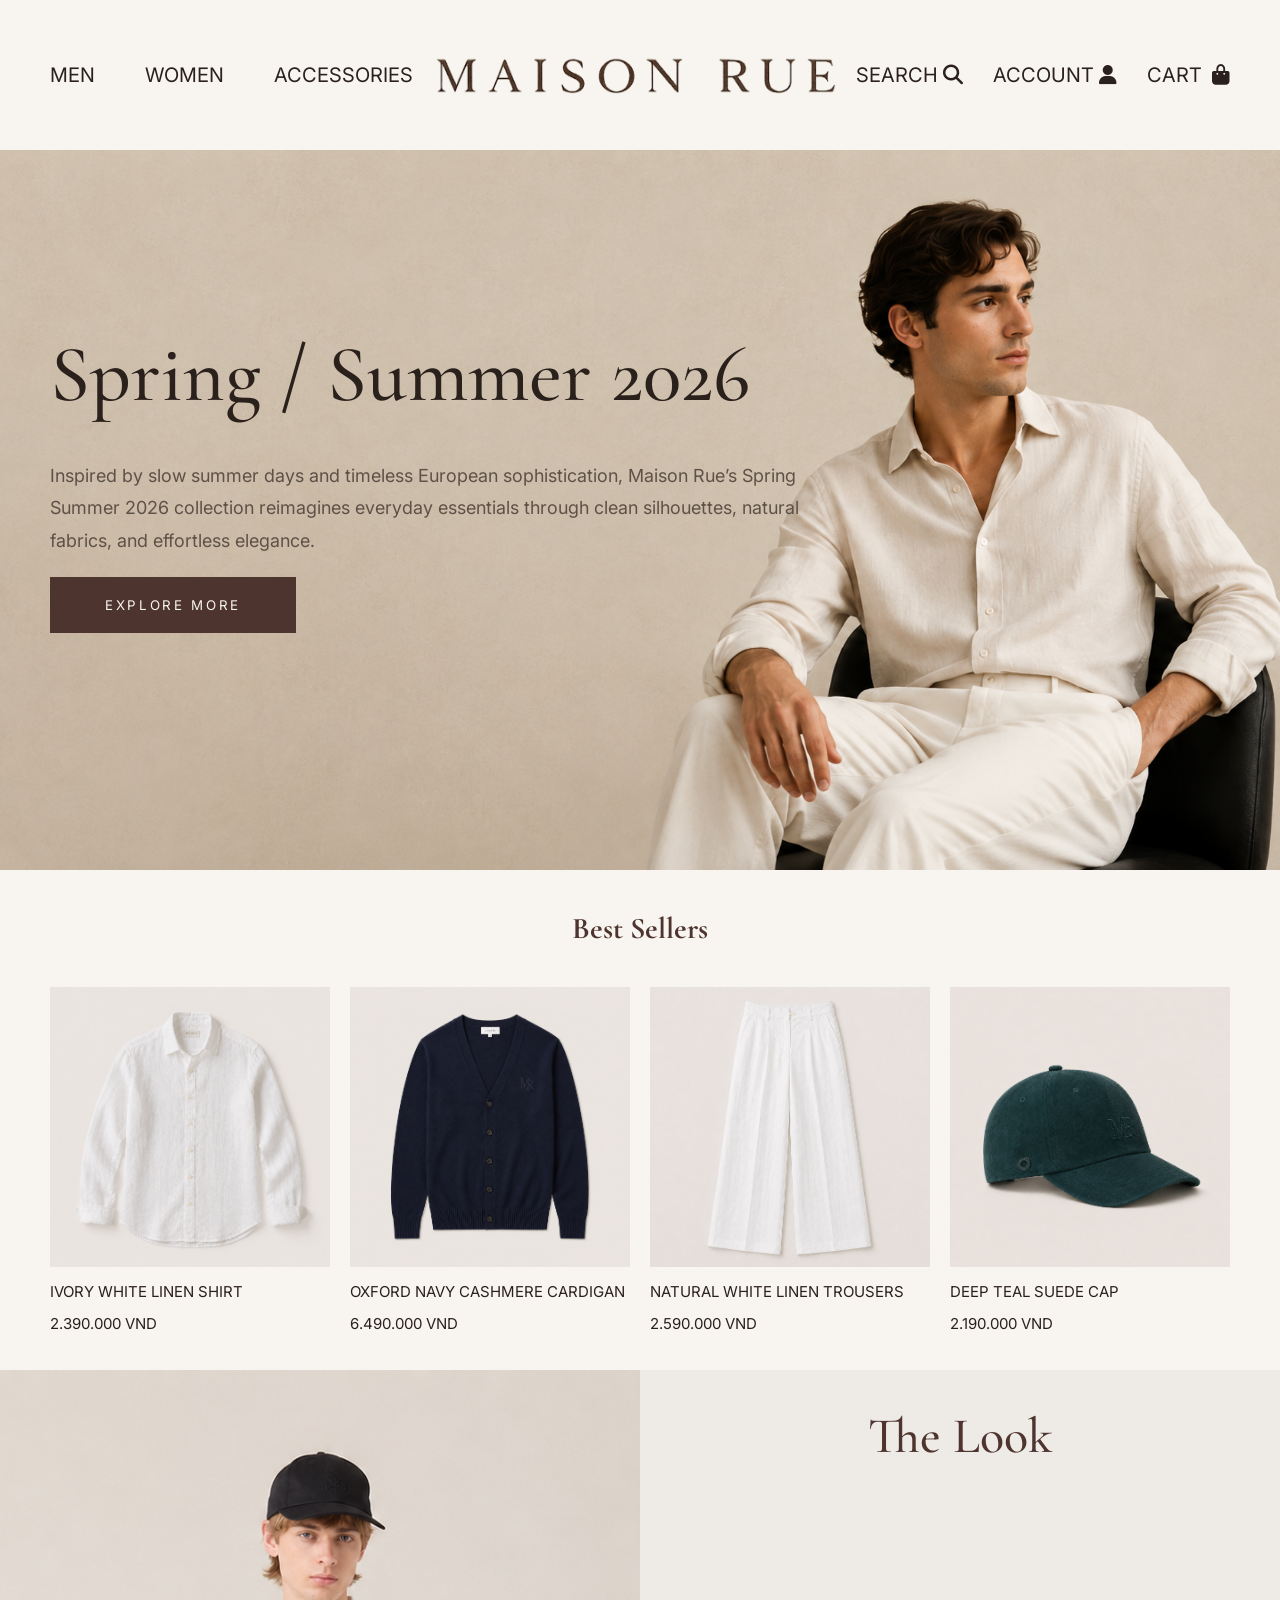
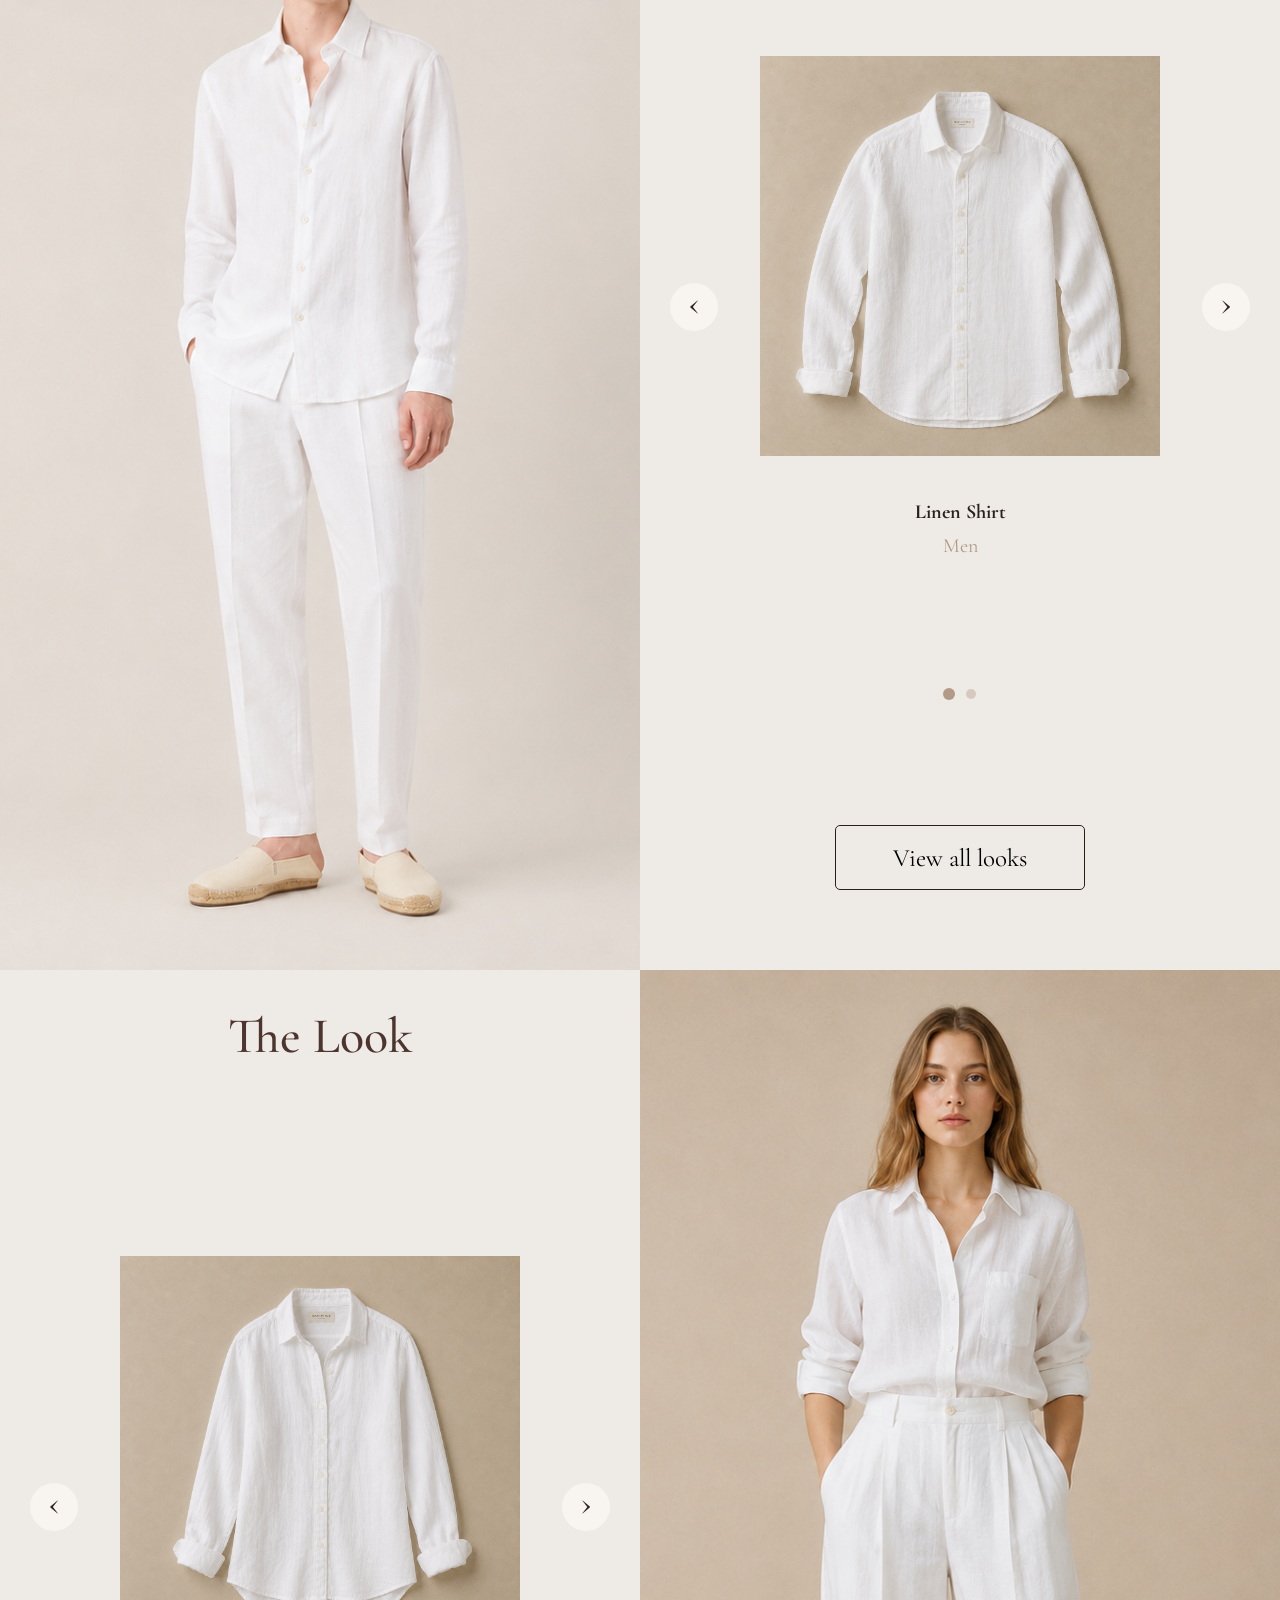
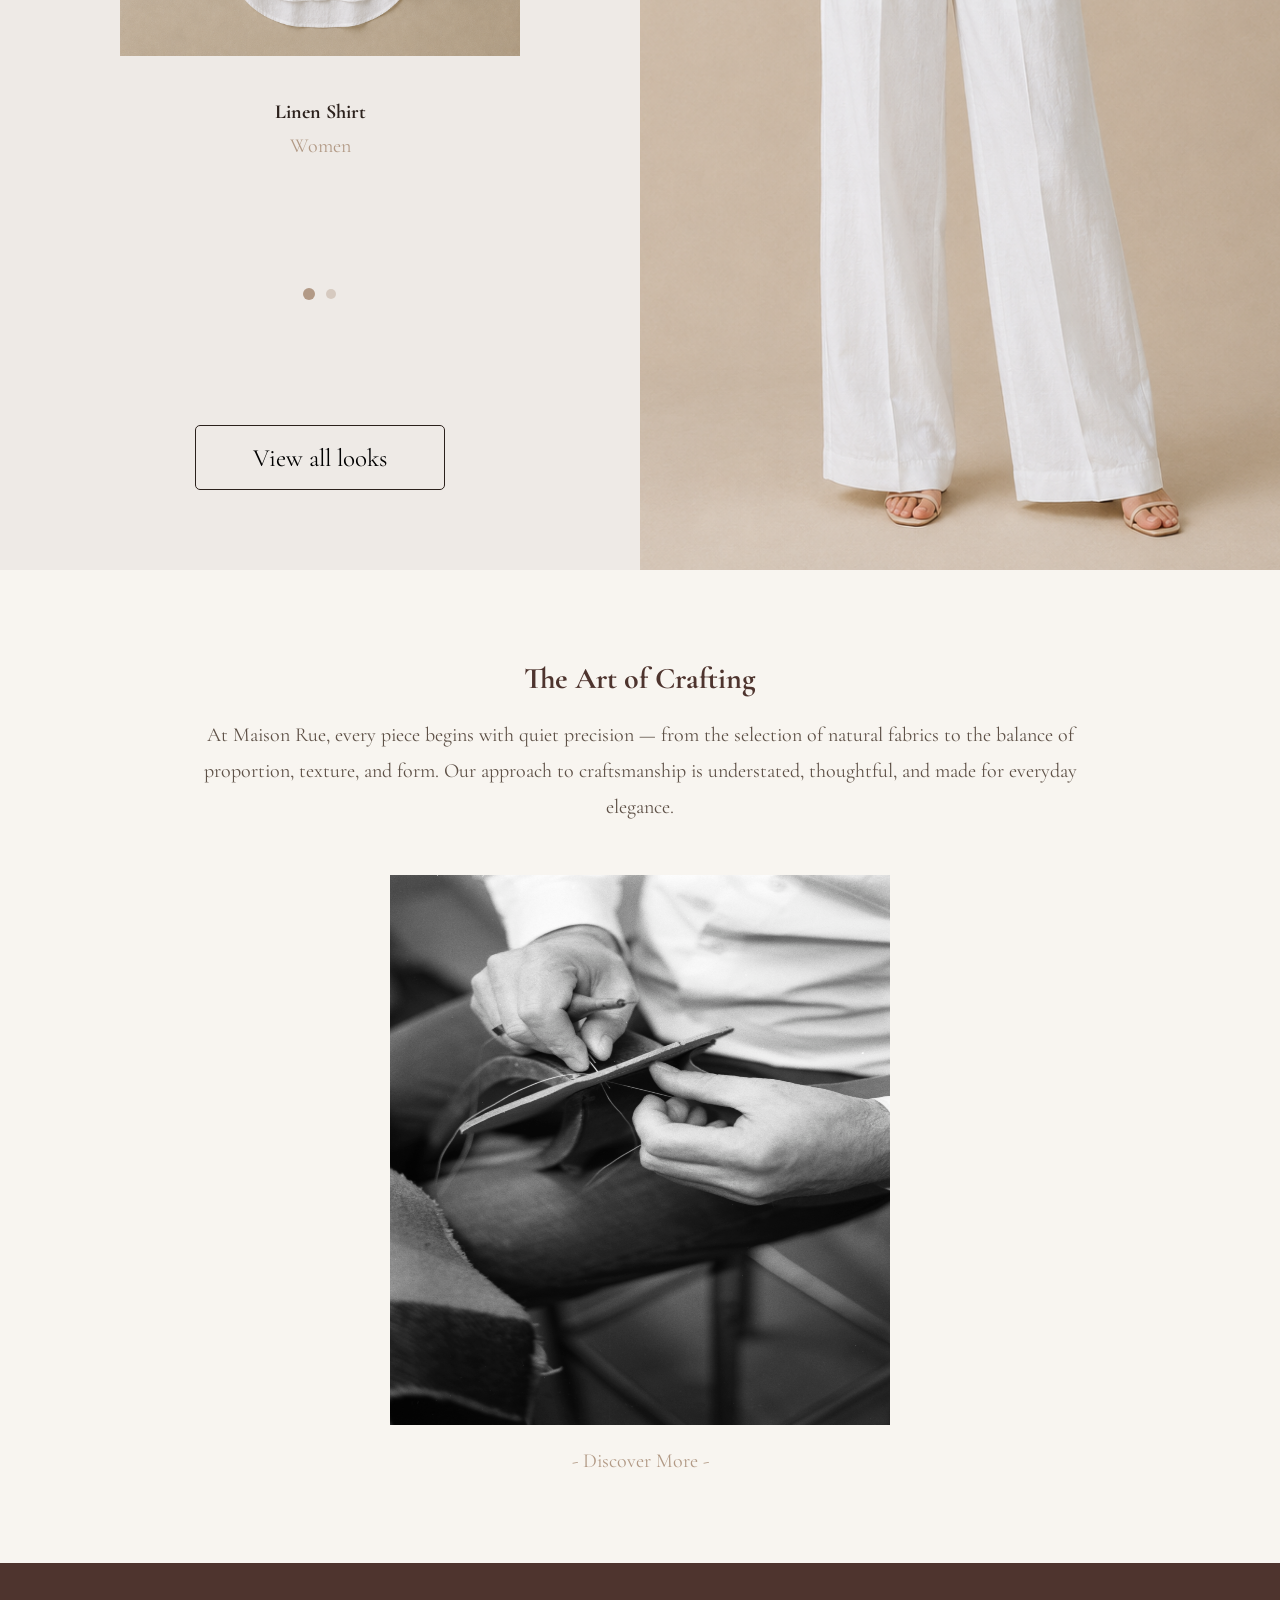
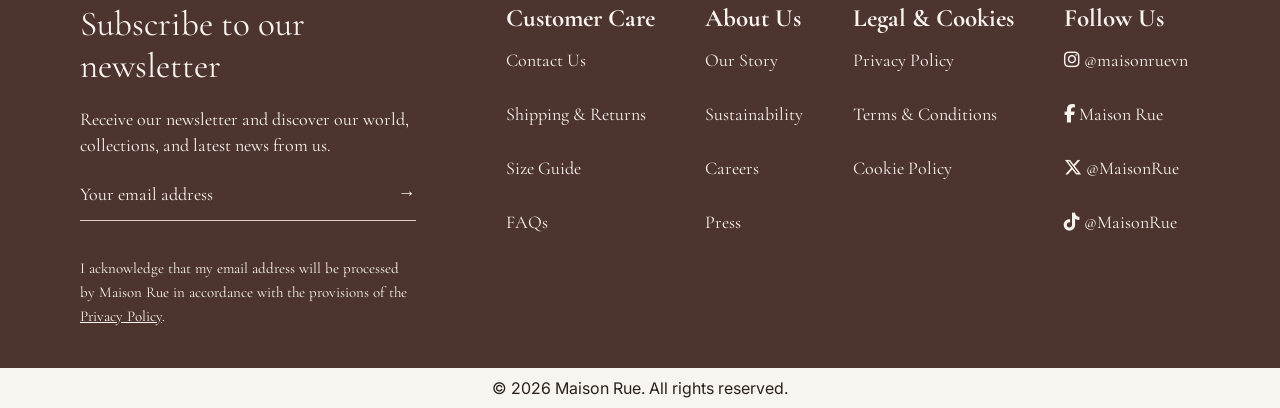
==== commit f711037e: "force update local code to main" ====
--- a/index.html
+++ b/index.html
@@ -63,7 +63,7 @@
         </nav>
 
         <!-- LOGO -->
-        <a href="input.html" class="logo-link">
+        <a href="index.html" class="logo-link">
             <img
                 src="image/logo.png"
                 alt="Maison Rue logo"
@@ -166,6 +166,7 @@
                 >
 
                 <p>IVORY WHITE LINEN SHIRT</p>
+                <br>
                 <p>2.390.000 VND</p>
 
             </div>
@@ -178,6 +179,7 @@
                 >
 
                 <p>OXFORD NAVY CASHMERE CARDIGAN</p>
+                <br>
                 <p>6.490.000 VND</p>
 
             </div>
@@ -190,6 +192,7 @@
                 >
 
                 <p>NATURAL WHITE LINEN TROUSERS</p>
+                <br>
                 <p>2.590.000 VND</p>
 
             </div>
@@ -202,6 +205,7 @@
                 >
 
                 <p>DEEP TEAL SUEDE CAP</p>
+                <br>
                 <p>2.190.000 VND</p>
 
             </div>
